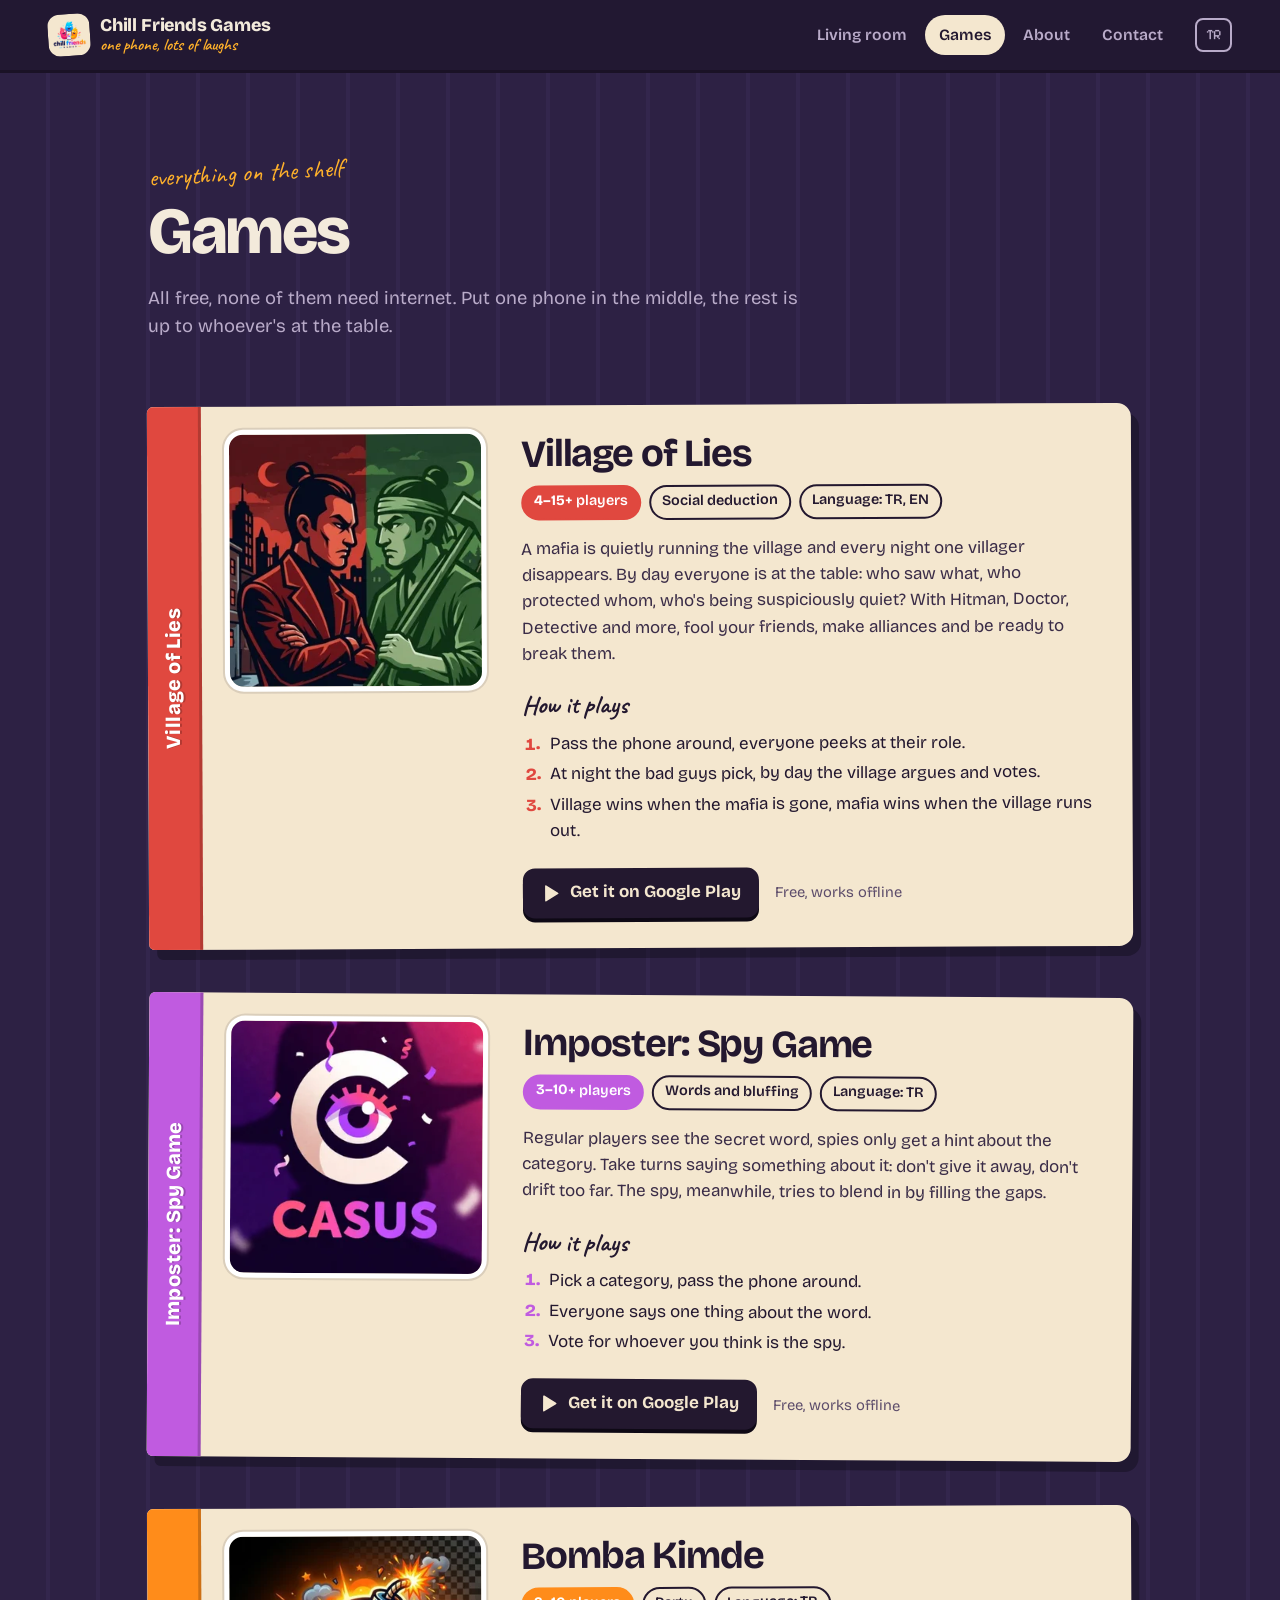
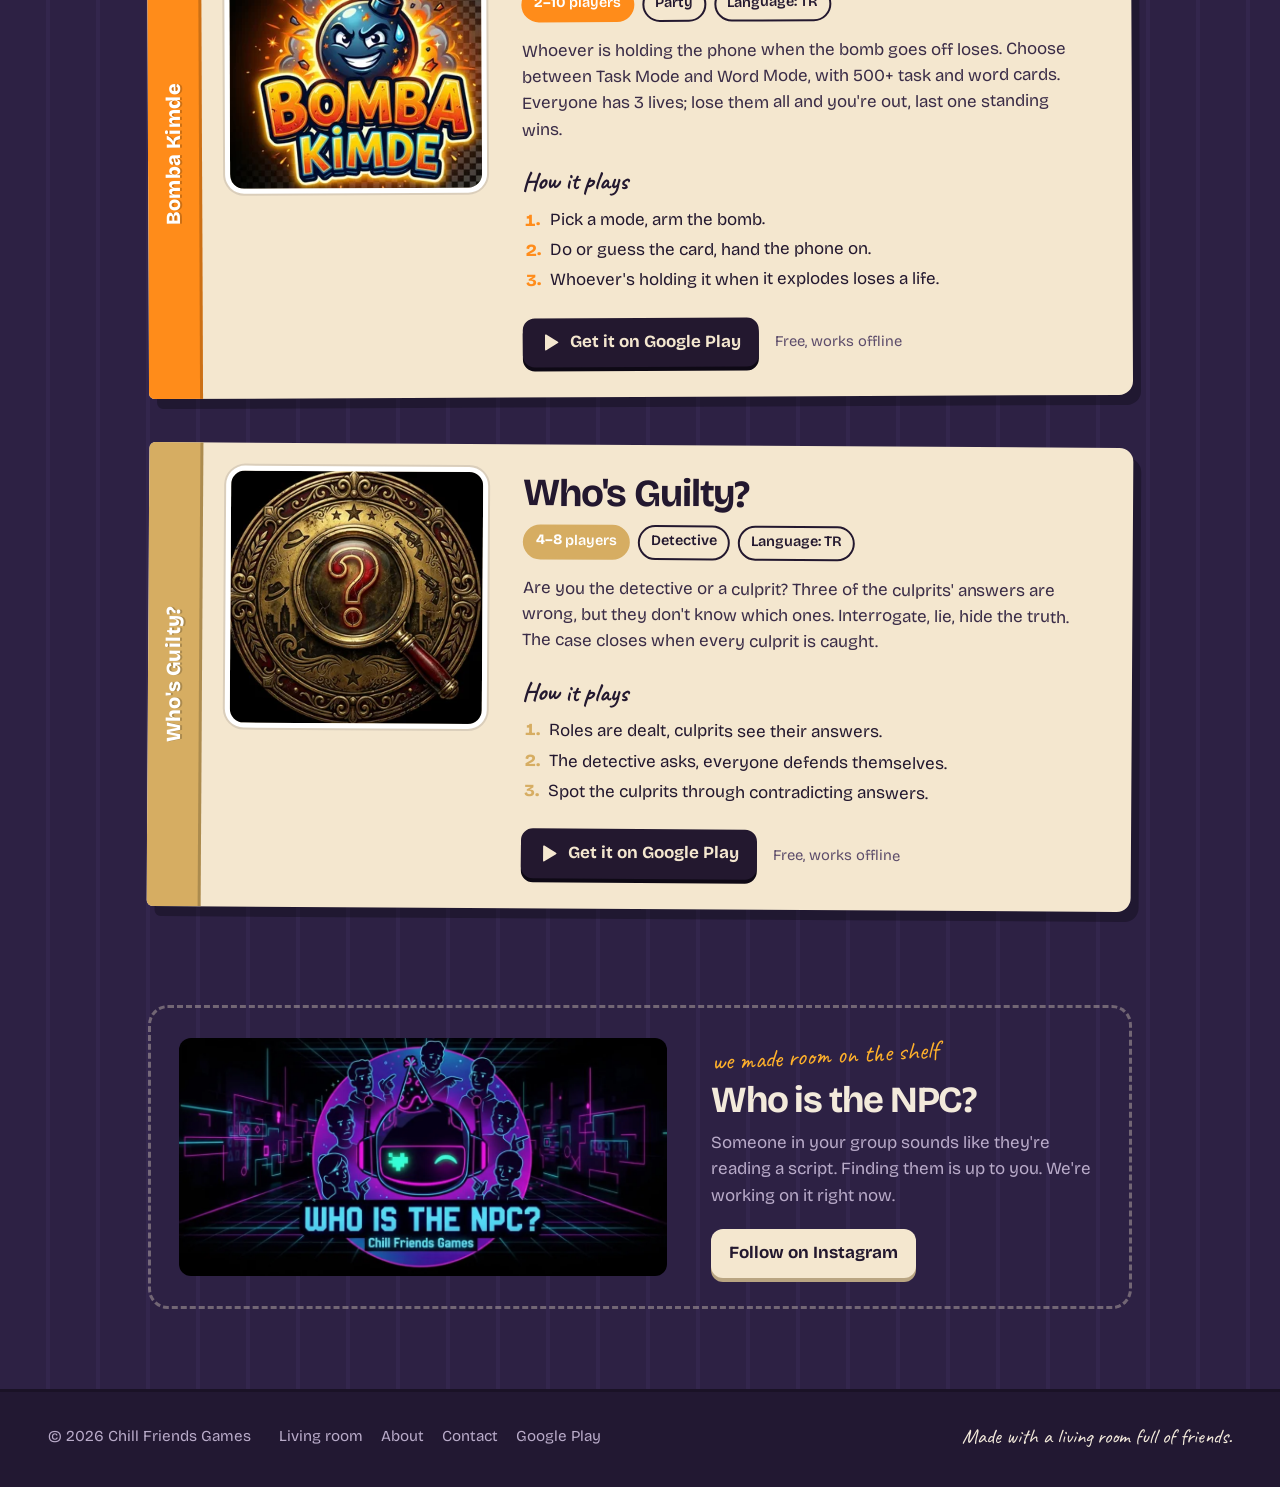
==== oyunlar.html @ f0a5e88a "new site design" ====
<!DOCTYPE html>
<html lang="tr">
<head>
<meta charset="UTF-8">
<meta name="viewport" content="width=device-width, initial-scale=1">
<title>Oyunlar | Chill Friends Games</title>
<meta name="description" content="Vampir Köylü, Casus, Bomba Kimde ve Suçlu Kim? Tek telefonla, internetsiz oynanan ücretsiz parti oyunları.">
<meta property="og:image" content="https://chillfriendsgames.com/img/og.jpg">
<meta name="theme-color" content="#221832">
<link rel="icon" type="image/png" href="img/logo-192.png">
<link rel="apple-touch-icon" href="img/logo-512.png">
<link rel="preconnect" href="https://fonts.googleapis.com">
<link rel="preconnect" href="https://fonts.gstatic.com" crossorigin>
<link href="https://fonts.googleapis.com/css2?family=Bricolage+Grotesque:opsz,wght@12..96,400;12..96,600;12..96,700;12..96,800&family=Caveat:wght@600;700&family=Pixelify+Sans:wght@400;600&display=swap" rel="stylesheet">
<link rel="stylesheet" href="css/site.css">
<link rel="stylesheet" href="css/pages.css">
</head>
<body data-title="games.title">

<header class="top">
  <a class="brand" href="./">
    <img src="img/logo-192.png" alt="" width="42" height="42">
    <span>Chill Friends Games<small data-i18n="tagline">tek telefon, çok kahkaha</small></span>
  </a>
  <button class="burger" aria-label="Menü" aria-expanded="false"><span></span></button>
  <nav class="nav">
    <a href="./" data-i18n="nav.home">Salon</a>
    <a href="oyunlar.html" aria-current="page" data-i18n="nav.games">Oyunlar</a>
    <a href="hakkimizda.html" data-i18n="nav.about">Hakkımızda</a>
    <a href="iletisim.html" data-i18n="nav.contact">İletişim</a>
  </nav>
  <button class="lang" type="button">EN</button>
</header>

<main class="page">
  <div class="page-head">
    <span class="scribble" data-i18n="games.scrib">raftakilerin hepsi</span>
    <h1 data-i18n="games.h1">Oyunlar</h1>
    <p data-i18n="games.lead">Hepsi ücretsiz, hiçbiri internet istemez. Bir telefonu ortaya koyun, gerisi masadakilere kalmış.</p>
  </div>

  <div class="boxes" id="boxes">
    <noscript><p><a href="https://play.google.com/store/apps/developer?id=Chill+Friends+Games">Google Play'de tüm oyunlar</a></p></noscript>
  </div>

  <section class="soon-strip" id="soon"></section>
</main>

<footer class="foot">
  <span>© 2026 Chill Friends Games</span>
  <nav>
    <a href="./" data-i18n="nav.home">Salon</a>
    <a href="hakkimizda.html" data-i18n="nav.about">Hakkımızda</a>
    <a href="iletisim.html" data-i18n="nav.contact">İletişim</a>
    <a href="https://play.google.com/store/apps/developer?id=Chill+Friends+Games">Google Play</a>
  </nav>
  <span class="sign" data-i18n="foot.sign">Bir salon dolusu arkadaşla yapıldı.</span>
</footer>

<script src="js/data.js"></script>
<script src="js/i18n.js"></script>
<script src="js/oyunlar.js"></script>
</body>
</html>
---- css/site.css ----
:root {
  --wall: #2d2144;
  --wall-line: #33264d;
  --wall-deep: #221832;
  --wood: #7a4b32;
  --wood-dark: #553220;
  --wood-light: #9a6443;
  --floor: #4a2f22;
  --cream: #f4e7cf;
  --paper: #fbf3e2;
  --ink: #23182f;
  --ink-soft: #5d4d6b;
  --couch: #c3423b;
  --couch-dark: #9c312c;
  --pink: #ff5c8a;
  --blue: #3bb4ff;
  --orange: #ffb12b;
  --mint: #4fd1a1;
  --lilac: #a98bea;
  --phosphor: #a6f7da;
  --lamp: #ffcb7d;
  --text: #f3eadb;
  --text-dim: #b9abc9;
  --display: "Bricolage Grotesque", system-ui, sans-serif;
  --pixel: "Pixelify Sans", ui-monospace, monospace;
  --hand: "Caveat", cursive;
  --gutter: clamp(16px, 4vw, 48px);
}

* { box-sizing: border-box; }
html { -webkit-text-size-adjust: 100%; }
body {
  margin: 0;
  font-family: var(--display);
  font-size: 1.0625rem;
  line-height: 1.55;
  color: var(--text);
  background-color: var(--wall);
  background-image: repeating-linear-gradient(90deg, transparent 0 46px, var(--wall-line) 46px 50px);
  min-height: 100vh;
  display: flex;
  flex-direction: column;
}
img { max-width: 100%; display: block; }
a { color: inherit; }
button { font: inherit; color: inherit; }
:focus-visible { outline: 3px solid var(--orange); outline-offset: 3px; border-radius: 6px; }
::selection { background: var(--pink); color: #fff; }

.top {
  position: relative;
  z-index: 20;
  display: flex;
  align-items: center;
  gap: 18px;
  padding: 14px var(--gutter);
  background: var(--wall-deep);
  border-bottom: 3px solid #1a1226;
}
.brand {
  display: flex;
  align-items: center;
  gap: 10px;
  text-decoration: none;
  margin-right: auto;
  font-weight: 800;
  font-size: 1.12rem;
  letter-spacing: -0.01em;
  line-height: 1;
}
.brand img {
  width: 42px;
  height: 42px;
  border-radius: 12px;
  background: var(--cream);
  padding: 2px;
  transform: rotate(-4deg);
  transition: transform .2s;
}
.brand:hover img { transform: rotate(3deg) scale(1.05); }
.brand small {
  display: block;
  font-family: var(--hand);
  font-weight: 600;
  font-size: 1.05rem;
  color: var(--orange);
  margin-top: 2px;
}
.nav { display: flex; gap: 4px; }
.nav a {
  text-decoration: none;
  padding: 8px 14px;
  border-radius: 999px;
  color: var(--text-dim);
  font-weight: 600;
  font-size: .98rem;
}
.nav a:hover { color: var(--text); background: rgba(255,255,255,.06); }
.nav a[aria-current="page"] { color: var(--ink); background: var(--cream); }
.lang {
  border: 2px solid var(--text-dim);
  background: none;
  border-radius: 8px;
  padding: 4px 9px;
  font-family: var(--pixel);
  font-size: .9rem;
  cursor: pointer;
  color: var(--text-dim);
}
.lang:hover { color: var(--text); border-color: var(--text); }
.burger { display: none; }

@media (max-width: 760px) {
  .top { flex-wrap: wrap; gap: 10px; padding-block: 10px; }
  .brand small { display: none; }
  .burger {
    display: grid;
    place-items: center;
    width: 40px; height: 40px;
    border: 0;
    border-radius: 10px;
    background: rgba(255,255,255,.07);
    cursor: pointer;
  }
  .burger span, .burger span::before, .burger span::after {
    content: "";
    display: block;
    width: 18px; height: 2px;
    background: var(--text);
    border-radius: 2px;
    position: relative;
  }
  .burger span::before { position: absolute; top: -6px; }
  .burger span::after { position: absolute; top: 6px; }
  .nav { display: none; order: 9; width: 100%; flex-direction: column; padding: 6px 0 4px; }
  .top.open .nav { display: flex; }
  .nav a { padding: 11px 14px; border-radius: 10px; }
}

main { flex: 1; }

.page {
  max-width: 1080px;
  margin: 0 auto;
  padding: clamp(36px, 7vw, 80px) var(--gutter) 80px;
}
.page-head { max-width: 680px; margin-bottom: clamp(36px, 6vw, 64px); }
.page-head h1 {
  font-size: clamp(2.3rem, 6.5vw, 4.1rem);
  line-height: 1.02;
  letter-spacing: -0.035em;
  margin: 0 0 18px;
  font-weight: 800;
  text-wrap: balance;
}
.page-head p { color: var(--text-dim); font-size: 1.15rem; margin: 0; max-width: 56ch; }
.scribble {
  font-family: var(--hand);
  font-size: 1.6rem;
  color: var(--orange);
  display: inline-block;
  transform: rotate(-3deg);
  margin-bottom: 6px;
}

.btn {
  display: inline-flex;
  align-items: center;
  gap: 9px;
  padding: 11px 18px 12px;
  border-radius: 12px;
  background: var(--ink);
  color: var(--cream);
  font-weight: 700;
  text-decoration: none;
  border: 0;
  cursor: pointer;
  box-shadow: 0 4px 0 #0e0915;
  transition: transform .1s, box-shadow .1s;
}
.btn:hover { transform: translateY(-1px); box-shadow: 0 5px 0 #0e0915; }
.btn:active { transform: translateY(3px); box-shadow: 0 1px 0 #0e0915; }
.btn svg { width: 20px; height: 20px; flex: none; }
.btn.light { background: var(--cream); color: var(--ink); box-shadow: 0 4px 0 #b9a582; }
.btn.light:active { box-shadow: 0 1px 0 #b9a582; }

.foot {
  padding: 28px var(--gutter) 34px;
  background: var(--wall-deep);
  border-top: 3px solid #1a1226;
  color: var(--text-dim);
  font-size: .95rem;
  display: flex;
  flex-wrap: wrap;
  gap: 14px 28px;
  align-items: center;
}
.foot nav { display: flex; gap: 18px; flex-wrap: wrap; }
.foot a { text-decoration: none; }
.foot a:hover { color: var(--text); text-decoration: underline; }
.foot .sign { margin-left: auto; font-family: var(--hand); font-size: 1.3rem; color: var(--text); }

@media (prefers-reduced-motion: reduce) {
  *, *::before, *::after { animation-duration: .01ms !important; animation-iteration-count: 1 !important; transition-duration: .01ms !important; }
}
---- css/pages.css ----
.boxes { display: grid; gap: clamp(28px, 5vw, 48px); }

.box {
  --g: var(--pink);
  display: grid;
  grid-template-columns: 54px minmax(180px, 280px) 1fr;
  background: var(--cream);
  color: var(--ink);
  border-radius: 6px 14px 14px 6px;
  box-shadow: 8px 10px 0 rgba(10, 6, 16, .35);
  overflow: hidden;
  scroll-margin-top: 24px;
}
.box:nth-child(even) { transform: rotate(.35deg); }
.box:nth-child(odd) { transform: rotate(-.25deg); }
.spine {
  background: var(--g);
  display: grid;
  place-items: center;
  border-right: 3px solid rgba(0,0,0,.2);
}
.spine span {
  writing-mode: vertical-rl;
  transform: rotate(180deg);
  font-weight: 800;
  font-size: 1.25rem;
  letter-spacing: .02em;
  color: #fff;
  text-shadow: 0 2px 0 rgba(0,0,0,.2);
  white-space: nowrap;
}
.art { padding: 28px 0 28px 28px; }
.art img {
  width: 100%;
  height: auto;
  aspect-ratio: 1;
  object-fit: cover;
  border-radius: 14px;
  box-shadow: 0 0 0 5px #fff, 0 0 0 7px rgba(35, 24, 47, .12);
}
.body { padding: 28px clamp(22px, 3.5vw, 40px) 30px; }
.body h2 {
  font-size: clamp(1.8rem, 3.6vw, 2.4rem);
  line-height: 1.05;
  letter-spacing: -.03em;
  margin: 0 0 12px;
}
.facts { list-style: none; padding: 0; margin: 0 0 16px; display: flex; flex-wrap: wrap; gap: 8px; }
.facts li {
  padding: 3px 11px 5px;
  border: 2px solid var(--ink);
  border-radius: 999px;
  font-size: .9rem;
  font-weight: 600;
}
.facts li:first-child { background: var(--g); border-color: var(--g); color: #fff; }
.body p { margin: 0 0 18px; max-width: 62ch; color: #3a2c47; }
.body h3 {
  font-family: var(--hand);
  font-size: 1.6rem;
  font-weight: 700;
  margin: 0 0 6px;
  color: var(--ink);
}
.how { margin: 0 0 24px; padding-left: 1.3em; max-width: 62ch; }
.how li { padding-left: .3em; margin-bottom: 4px; }
.how li::marker { font-weight: 800; color: var(--g); }
.get { display: flex; flex-wrap: wrap; align-items: center; gap: 12px 16px; }
.get span { font-size: .92rem; color: var(--ink-soft); }

@media (max-width: 820px) {
  .box { grid-template-columns: 1fr; border-radius: 14px; }
  .box { border-top: 10px solid var(--g); }
  .spine { display: none; }
  .art { padding: 22px 22px 0; }
  .art img { max-width: 150px; }
  .body { padding-top: 20px; }
}

.soon-strip {
  margin-top: clamp(56px, 9vw, 96px);
  display: grid;
  grid-template-columns: minmax(0, 1.25fr) 1fr;
  gap: clamp(20px, 4vw, 44px);
  align-items: center;
  padding: clamp(18px, 3vw, 28px);
  border: 3px dashed rgba(244, 231, 207, .35);
  border-radius: 20px;
}
.soon-strip:empty { display: none; }
.soon-strip img { width: 100%; height: auto; border-radius: 12px; }
.soon-strip h2 { font-size: clamp(1.7rem, 3.4vw, 2.3rem); letter-spacing: -.03em; margin: 0 0 10px; line-height: 1.05; }
.soon-strip p { color: var(--text-dim); margin: 0 0 20px; max-width: 46ch; }
@media (max-width: 760px) { .soon-strip { grid-template-columns: 1fr; } }

.about {
  display: grid;
  grid-template-columns: minmax(0, 1.3fr) minmax(280px, 1fr);
  gap: clamp(32px, 6vw, 72px);
  align-items: start;
}
.story p { margin: 0 0 20px; max-width: 58ch; color: var(--text-dim); font-size: 1.1rem; }
.story .lead { color: var(--text); font-size: clamp(1.3rem, 2.4vw, 1.55rem); line-height: 1.38; font-weight: 600; letter-spacing: -.01em; }
.story .btn { margin-top: 10px; }

.pad {
  position: relative;
  background:
    linear-gradient(90deg, transparent 38px, rgba(224, 72, 63, .5) 38px 40px, transparent 40px),
    repeating-linear-gradient(transparent 0 33px, rgba(59, 120, 200, .22) 33px 35px),
    var(--paper);
  background-position: 0 0, 0 52px, 0 0;
  color: var(--ink);
  padding: 30px 26px 0 58px;
  border-radius: 4px;
  box-shadow: 7px 9px 0 rgba(10, 6, 16, .35);
  transform: rotate(1.4deg);
  overflow: hidden;
}
.pad::before {
  content: "";
  position: absolute;
  top: -10px; left: 50%;
  width: 90px; height: 26px;
  margin-left: -45px;
  background: rgba(255, 216, 74, .75);
  transform: rotate(-4deg);
}
.pad h2 { font-family: var(--hand); font-size: 2rem; line-height: 1.05; margin: 0 0 10px; }
.pad ul { list-style: none; padding: 0; margin: 0 0 22px; }
.pad li { position: relative; margin-bottom: 14px; line-height: 1.4; }
.pad li::before {
  content: "";
  position: absolute;
  left: -30px; top: 3px;
  width: 16px; height: 16px;
  border: 2.5px solid var(--ink);
  border-radius: 3px;
}
.pad li::after {
  content: "";
  position: absolute;
  left: -27px; top: -2px;
  width: 9px; height: 16px;
  border: solid #1f9e6e;
  border-width: 0 4px 4px 0;
  transform: rotate(40deg);
}
.pad b { display: block; font-size: 1.1rem; }
.pad span { color: var(--ink-soft); }
.pad-blobs { display: block; width: 100%; max-width: 280px; margin: 0 auto -2px; }
@media (max-width: 820px) { .about { grid-template-columns: 1fr; } .pad { transform: rotate(.8deg); } }

.contact {
  display: grid;
  grid-template-columns: minmax(0, 1.15fr) minmax(0, 1fr);
  gap: clamp(32px, 6vw, 72px);
  align-items: start;
}
.letter {
  background: var(--paper);
  color: var(--ink);
  padding: clamp(22px, 4vw, 36px);
  border-radius: 6px;
  box-shadow: 7px 9px 0 rgba(10, 6, 16, .35);
  display: grid;
  gap: 8px;
  transform: rotate(-.6deg);
}
.letter label { font-family: var(--hand); font-size: 1.55rem; font-weight: 700; line-height: 1; margin-top: 8px; }
.letter input, .letter textarea {
  font: inherit;
  color: var(--ink);
  background: transparent;
  border: 0;
  border-bottom: 2.5px solid var(--ink);
  padding: 8px 2px;
  border-radius: 0;
  resize: vertical;
}
.letter textarea {
  border: 2.5px solid var(--ink);
  border-radius: 8px;
  padding: 10px 12px;
}
.letter input:focus, .letter textarea:focus { outline: none; border-color: var(--pink); }
.letter .btn { justify-self: start; margin-top: 16px; }
.hint { margin: 4px 0 0; font-size: .9rem; color: var(--ink-soft); }
.reach h2 { font-size: 1.05rem; font-weight: 700; color: var(--text-dim); margin: 0 0 8px; letter-spacing: 0; }
.mail {
  display: inline-block;
  font-size: clamp(1.15rem, 2.3vw, 1.6rem);
  font-weight: 800;
  letter-spacing: -.02em;
  text-decoration: none;
  margin-bottom: 40px;
  border-bottom: 4px solid var(--orange);
  overflow-wrap: anywhere;
}
.mail:hover { color: var(--orange); }
.socials { list-style: none; padding: 0; margin: 0; display: grid; gap: 10px; }
.socials a {
  display: flex;
  align-items: center;
  gap: 12px;
  padding: 12px 16px;
  border-radius: 12px;
  background: rgba(255, 255, 255, .05);
  text-decoration: none;
  font-weight: 600;
}
.socials a:hover { background: rgba(255, 255, 255, .1); }
.socials svg { width: 22px; height: 22px; }
@media (max-width: 820px) { .contact { grid-template-columns: 1fr; } }

.lost {
  min-height: 100vh;
  display: grid;
  place-content: center;
  justify-items: center;
  text-align: center;
  padding: 40px var(--gutter);
}
.lost-tv {
  position: relative;
  width: min(360px, 80vw);
  aspect-ratio: 4 / 3;
  padding: 18px;
  background: #ecdfc4;
  border-radius: 28px;
  box-shadow: 0 8px 0 #c9b796;
  margin-bottom: 36px;
}
.lost-tv canvas { width: 100%; height: 100%; border-radius: 20px; image-rendering: pixelated; display: block; }
.lost .lost-tv p {
  position: absolute;
  left: 34px; top: 30px;
  margin: 0;
  font-family: var(--pixel);
  font-size: 1.3rem;
  color: var(--phosphor);
  text-shadow: 0 0 6px #000, 0 0 2px #000;
}
.lost h1 { font-size: clamp(2rem, 6vw, 3.2rem); letter-spacing: -.03em; margin: 0 0 10px; line-height: 1.05; }
.lost p { color: var(--text-dim); margin: 0 0 26px; }
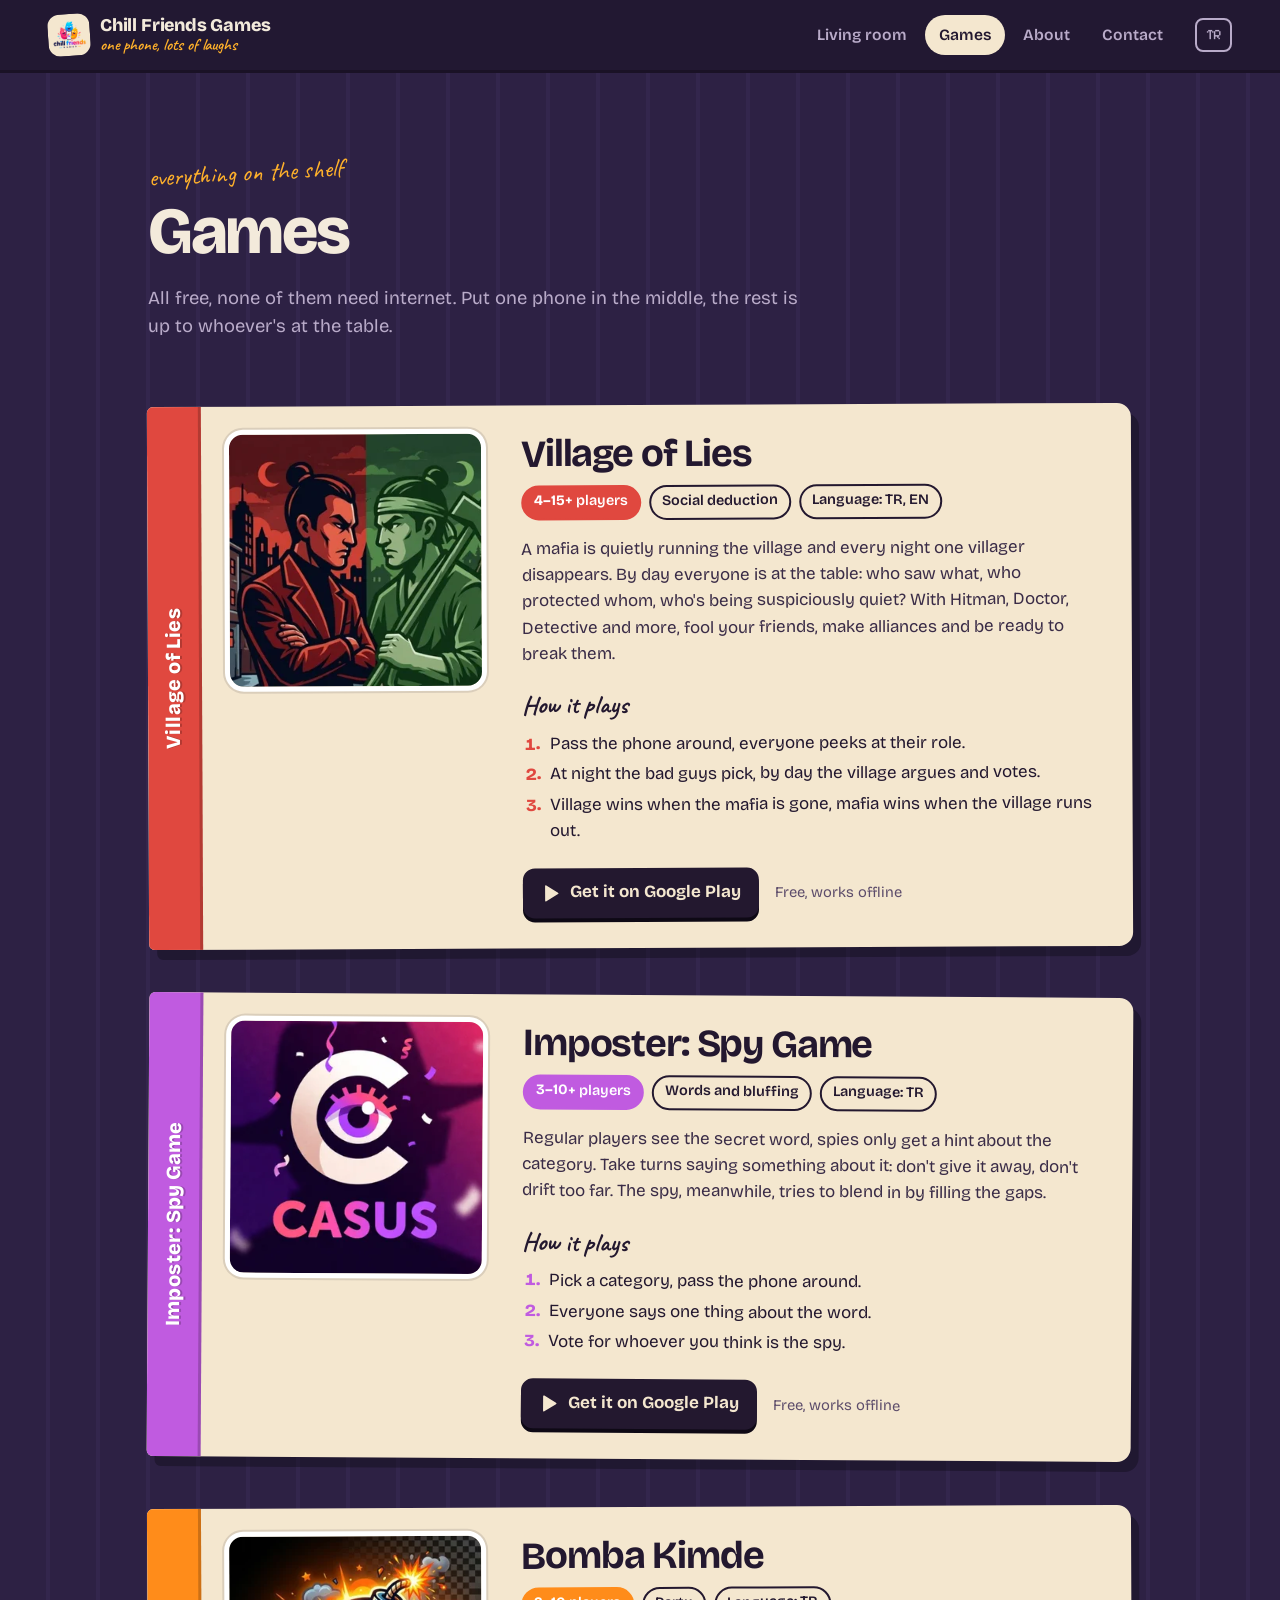
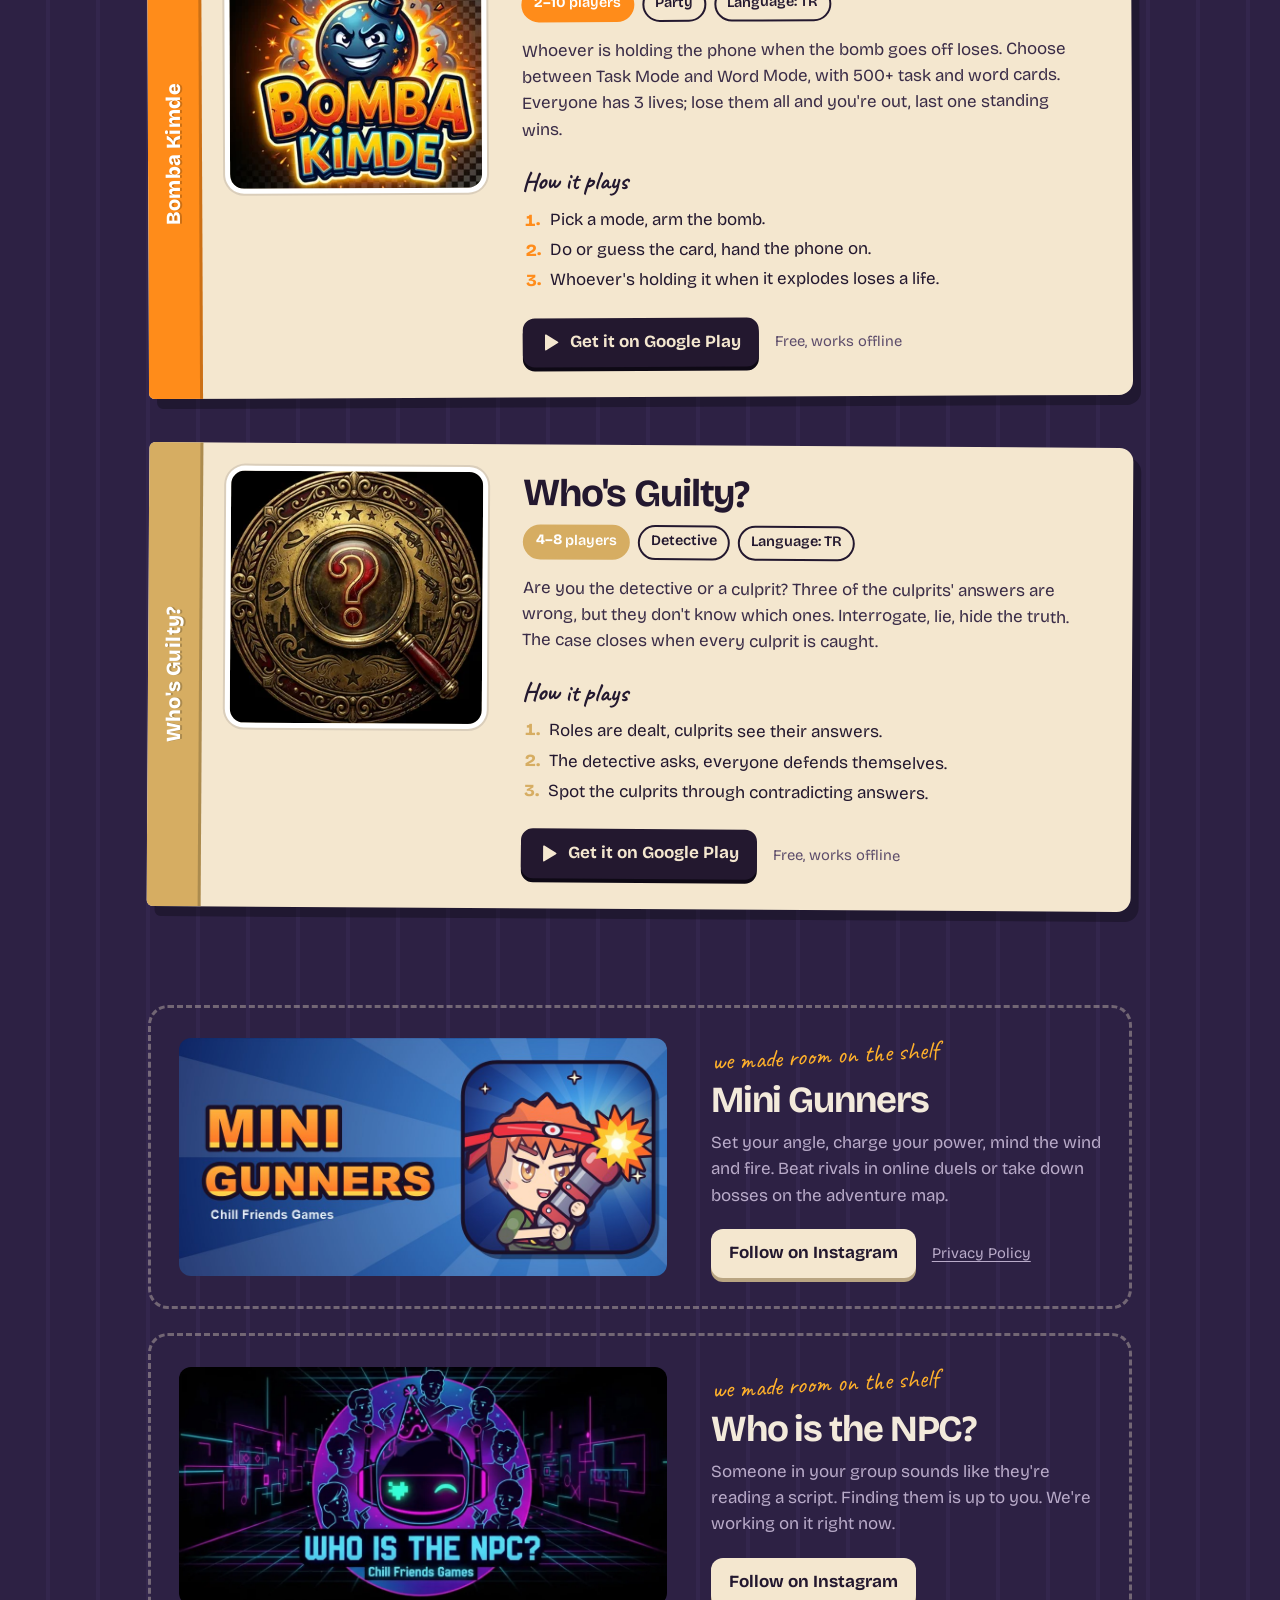
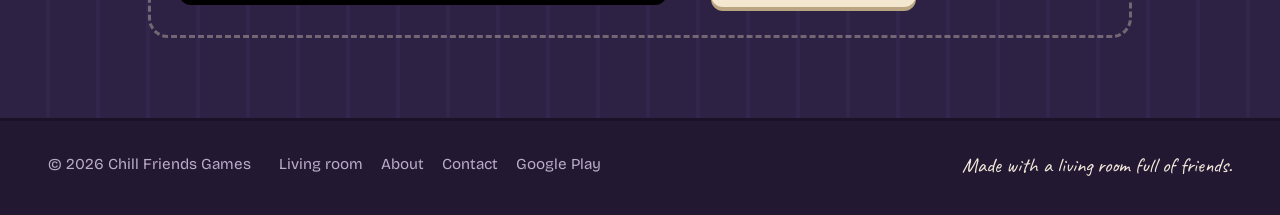
==== commit ae35f50b: "Mini Gunners coming soon with privacy policy link and tidier repo layout" ====
--- a/oyunlar.html
+++ b/oyunlar.html
@@ -43,7 +43,7 @@
     <noscript><p><a href="https://play.google.com/store/apps/developer?id=Chill+Friends+Games">Google Play'de tüm oyunlar</a></p></noscript>
   </div>
 
-  <section class="soon-strip" id="soon"></section>
+  <section class="soons" id="soon"></section>
 </main>
 
 <footer class="foot">
--- a/css/pages.css
+++ b/css/pages.css
@@ -87,7 +87,9 @@
   border: 3px dashed rgba(244, 231, 207, .35);
   border-radius: 20px;
 }
-.soon-strip:empty { display: none; }
+.soon-strip + .soon-strip { margin-top: 24px; }
+.priv { font-size: .92rem; color: var(--ink-soft); text-decoration: underline; text-underline-offset: 3px; }
+.soon-strip .priv { color: var(--text-dim); }
 .soon-strip img { width: 100%; height: auto; border-radius: 12px; }
 .soon-strip h2 { font-size: clamp(1.7rem, 3.4vw, 2.3rem); letter-spacing: -.03em; margin: 0 0 10px; line-height: 1.05; }
 .soon-strip p { color: var(--text-dim); margin: 0 0 20px; max-width: 46ch; }
